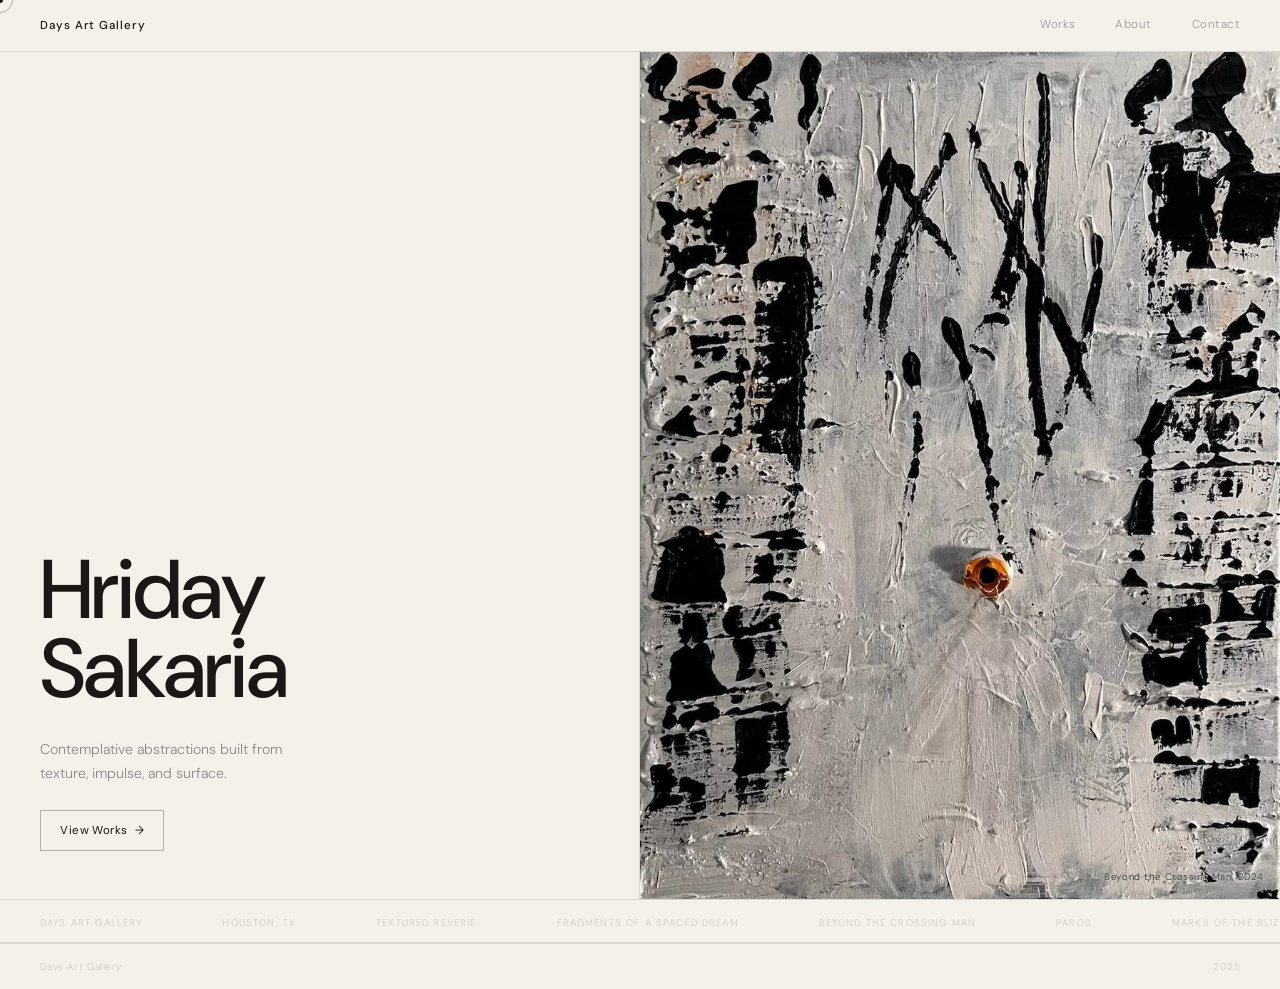
==== index.html @ 297856cc "Add files via upload" ====
<!DOCTYPE html>
<html lang="en">
<head>
<meta charset="UTF-8">
<meta name="viewport" content="width=device-width, initial-scale=1.0">
<title>Days Art Gallery</title>
<link rel="preconnect" href="https://fonts.googleapis.com">
<link rel="preconnect" href="https://fonts.gstatic.com" crossorigin>
<link href="https://fonts.googleapis.com/css2?family=DM+Sans:ital,opsz,wght@0,9..40,300;0,9..40,400;0,9..40,500;0,9..40,600&display=swap" rel="stylesheet">
<style>
*,*::before,*::after{margin:0;padding:0;box-sizing:border-box}
html{scroll-behavior:smooth}
body{background:#f4f1eb;color:#1a1714;font-family:"DM Sans",sans-serif;font-weight:300;min-height:100vh;overflow-x:hidden;cursor:none}
#cur{position:fixed;width:6px;height:6px;background:#1a1714;border-radius:50%;pointer-events:none;z-index:9999;transform:translate(-50%,-50%);top:0;left:0;transition:width .15s,height .15s}
#ring{position:fixed;width:26px;height:26px;border:1px solid rgba(26,23,20,0.3);border-radius:50%;pointer-events:none;z-index:9998;transform:translate(-50%,-50%);top:0;left:0;transition:width .3s,height .3s}
.hov #cur{width:3px;height:3px}
.hov #ring{width:42px;height:42px;border-color:#1a1714}
nav{position:fixed;top:0;left:0;right:0;z-index:200;display:flex;justify-content:space-between;align-items:center;height:52px;padding:0 2.5rem;background:#f4f1eb;border-bottom:1px solid rgba(26,23,20,0.12)}
.nlogo{font-size:0.72rem;font-weight:500;letter-spacing:0.08em;cursor:pointer;color:#1a1714}
.nlinks{display:flex;gap:2.5rem;list-style:none}
.nlinks li{font-size:0.72rem;font-weight:300;letter-spacing:0.04em;color:#999;cursor:pointer;transition:color .2s;position:relative;padding-bottom:2px}
.nlinks li::after{content:'';position:absolute;bottom:0;left:0;width:0;height:1px;background:#1a1714;transition:width .25s}
.nlinks li:hover{color:#1a1714}
.nlinks li.on{color:#1a1714}
.nlinks li.on::after{width:100%}
.pg{display:none;margin-top:52px}
.home-wrap{display:flex;flex-direction:column;min-height:calc(100vh - 52px)}
.home-hero{display:grid;grid-template-columns:1fr 1fr;height:calc(100vh - 52px);overflow:hidden;border-bottom:1px solid rgba(26,23,20,0.12)}
.hleft{display:flex;flex-direction:column;justify-content:flex-end;padding:3rem 2.5rem;border-right:1px solid rgba(26,23,20,0.12)}
.hh1{font-size:clamp(2.8rem,6.5vw,6rem);font-weight:500;line-height:0.95;letter-spacing:-0.02em;margin-bottom:1.8rem;color:#1a1714}
.hdesc{font-size:0.88rem;line-height:1.75;color:#888;font-weight:300;max-width:280px}
.hbtn{display:inline-flex;align-items:center;gap:0.6rem;font-size:0.72rem;font-weight:400;letter-spacing:0.04em;padding:0.75rem 1.2rem;border:1px solid rgba(26,23,20,0.3);cursor:pointer;background:transparent;transition:background .2s,color .2s,border-color .2s;margin-top:1.5rem;width:fit-content;color:#1a1714}
.hbtn:hover{background:#1a1714;color:#f4f1eb;border-color:#1a1714}
.hright{overflow:hidden;position:relative}
.hright img{width:100%;height:100%;object-fit:cover;display:block;animation:wipe .9s cubic-bezier(.77,0,.18,1) both}
.hcap{position:absolute;bottom:1rem;right:1rem;font-size:0.6rem;letter-spacing:0.06em;color:#f4f1eb;mix-blend-mode:difference}
.ticker-bar{overflow:hidden;white-space:nowrap;padding:0.65rem 0;border-bottom:1px solid rgba(26,23,20,0.12)}
.ticker{display:inline-block;animation:tick 28s linear infinite;font-size:0.6rem;letter-spacing:0.12em;color:#ccc;text-transform:uppercase}
.ticker s{text-decoration:none;margin:0 2.5rem}
.pbar{display:flex;justify-content:space-between;align-items:center;padding:1rem 2.5rem;border-bottom:1px solid rgba(26,23,20,0.12)}
.ptitle{font-size:0.72rem;font-weight:400;letter-spacing:0.06em;color:#1a1714}
.psub{font-size:0.65rem;letter-spacing:0.04em;color:#bbb}
.wgrid{display:flex;align-items:flex-start;gap:2.5rem;padding:2.5rem 2.5rem 3.5rem;border-bottom:1px solid rgba(26,23,20,0.12)}
.wcol-a{flex:0 0 28%;display:flex;flex-direction:column;gap:2.8rem}
.wcol-b{flex:0 0 43%;display:flex;flex-direction:column;gap:2.8rem}
.wcol-c{flex:1;display:flex;flex-direction:column;gap:2.8rem}
.wc{cursor:pointer;position:relative}
.wc img{width:100%;height:auto;display:block;transition:opacity .35s ease}
.wc:hover img{opacity:0.82}
.wc-meta{padding:0.6rem 0 0}
.wc-title{font-size:0.8rem;font-weight:400;display:block;margin-bottom:0.15rem;color:#1a1714}
.wc-sub{font-size:0.65rem;color:#aaa;letter-spacing:0.02em}
.dtop{display:flex;justify-content:space-between;align-items:center;padding:0.9rem 2.5rem;border-bottom:1px solid rgba(26,23,20,0.12)}
.dback{font-size:0.7rem;letter-spacing:0.04em;cursor:pointer;background:none;border:none;color:#aaa;transition:color .2s;display:flex;align-items:center;gap:0.4rem;font-family:"DM Sans",sans-serif;font-weight:300}
.dback:hover{color:#1a1714}
.dcnt{font-size:0.65rem;letter-spacing:0.04em;color:#ccc}
.dbody{display:grid;grid-template-columns:1fr 1fr}
.dimgp{border-right:1px solid rgba(26,23,20,0.12);position:sticky;top:52px;height:calc(100vh - 52px);display:flex;align-items:center;justify-content:center;padding:2.5rem;background:#ede9e2;overflow:hidden}
.dimgp img{max-height:80vh;max-width:100%;width:auto;display:block}
.dinfo{padding:3rem 2.5rem}
.dnum{font-size:0.62rem;letter-spacing:0.06em;color:#ccc;display:block;margin-bottom:1.5rem}
.dh2{font-size:clamp(1.4rem,2.5vw,2.2rem);font-weight:500;line-height:1.1;margin-bottom:0.4rem}
.dmeta{font-size:0.62rem;letter-spacing:0.04em;color:#bbb;display:block;padding-bottom:1.5rem;margin-bottom:1.5rem;border-bottom:1px solid rgba(26,23,20,0.1)}
.ddesc{font-size:0.9rem;line-height:1.9;color:#666;font-weight:300}
.dbtns{margin-top:2.5rem;display:flex;gap:0.7rem;flex-wrap:wrap}
.btnp{font-size:0.68rem;letter-spacing:0.04em;color:#f4f1eb;background:#1a1714;padding:0.7rem 1.1rem;text-decoration:none;border:1px solid #1a1714;transition:opacity .2s}
.btnp:hover{opacity:0.7}
.btns{font-size:0.68rem;letter-spacing:0.04em;cursor:pointer;background:none;border:1px solid rgba(26,23,20,0.25);padding:0.7rem 0.9rem;transition:background .2s,color .2s;font-family:"DM Sans",sans-serif;font-weight:300}
.btns:hover{background:#1a1714;color:#f4f1eb;border-color:#1a1714}
.agrid{display:grid;grid-template-columns:1fr 1fr;border-bottom:1px solid rgba(26,23,20,0.12)}
.aleft{padding:3.5rem 2.5rem;border-right:1px solid rgba(26,23,20,0.12)}
.aname{font-size:clamp(2.5rem,5vw,4rem);font-weight:500;line-height:0.95;margin-bottom:2.5rem;letter-spacing:-0.015em}
.ap{font-size:0.9rem;line-height:1.9;color:#666;font-weight:300;margin-bottom:1.3rem}
.aimg img{width:100%;height:100%;object-fit:cover;display:block}
.facts{display:grid;grid-template-columns:repeat(3,1fr)}
.fact{padding:1.5rem 2.5rem;border-right:1px solid rgba(26,23,20,0.12);border-bottom:1px solid rgba(26,23,20,0.12)}
.fact:last-child{border-right:none}
.flbl{font-size:0.6rem;letter-spacing:0.08em;text-transform:uppercase;color:#bbb;margin-bottom:0.4rem}
.fval{font-size:1.6rem;font-weight:500}
.cbig{padding:3rem 2.5rem;border-bottom:1px solid rgba(26,23,20,0.12)}
.cbig-h{font-size:clamp(3rem,10vw,8rem);font-weight:600;line-height:0.9;letter-spacing:-0.025em;color:#1a1714}
.csecs{display:grid;grid-template-columns:repeat(3,1fr);border-bottom:1px solid rgba(26,23,20,0.12)}
.csec{padding:2.5rem}
.csec+.csec{border-left:1px solid rgba(26,23,20,0.12)}
.csec-lbl{font-size:0.6rem;font-weight:500;letter-spacing:0.1em;text-transform:uppercase;margin-bottom:1rem;display:block;color:#aaa}
.csec-val{font-size:1.05rem;font-weight:300;line-height:1.7;color:#333}
.csec-val a{color:#333;text-decoration:none;transition:opacity .2s}
.csec-val a:hover{opacity:0.5}
.closing-img{overflow:hidden;border-top:1px solid rgba(26,23,20,0.12)}
.closing-img img{width:100%;height:auto;display:block}
footer{display:flex;justify-content:space-between;padding:1rem 2.5rem;border-top:1px solid rgba(26,23,20,0.1)}
footer p{font-size:0.62rem;letter-spacing:0.04em;color:#ccc}
.fi{opacity:0;transform:translateY(10px);transition:opacity .65s ease,transform .65s ease}
.fi.in{opacity:1;transform:none}
.fil{opacity:0;transform:translateX(-10px);transition:opacity .65s ease,transform .65s ease}
.fil.in{opacity:1;transform:none}
@keyframes wipe{from{clip-path:inset(0 100% 0 0)}to{clip-path:inset(0 0% 0 0)}}
@keyframes tick{from{transform:translateX(0)}to{transform:translateX(-50%)}}
@media(max-width:900px){
  nav{padding:0 1.5rem}
  .home-hero,.dbody,.agrid{grid-template-columns:1fr}
  .hright{height:55vw}
  .wgrid{flex-wrap:wrap;gap:2rem;padding:2rem}
  .wcol-a,.wcol-b,.wcol-c{flex:0 0 calc(50% - 1rem)}
  .dimgp{position:static;height:55vw}
  .aimg{height:60vw}
  .facts,.csecs{grid-template-columns:1fr 1fr}
  .fact:last-child{grid-column:span 2;border-right:none}
  .csec:nth-child(3){border-left:none;border-top:1px solid rgba(26,23,20,0.12);grid-column:span 2}
}
@media(max-width:540px){
  .nlinks{gap:1.5rem}
  .wgrid{flex-direction:column}
  .wcol-a,.wcol-b,.wcol-c{flex:0 0 100%}
  .csecs{grid-template-columns:1fr}
  .csec+.csec{border-left:none;border-top:1px solid rgba(26,23,20,0.12)}
}
</style>
</head>
<body>
<div id="cur"></div>
<div id="ring"></div>
<nav>
  <span class="nlogo" onclick="go('home')">Days Art Gallery</span>
  <ul class="nlinks">
    <li id="nl-works" onclick="go('works')">Works</li>
    <li id="nl-about" onclick="go('about')">About</li>
    <li id="nl-contact" onclick="go('contact')">Contact</li>
  </ul>
</nav>

<div id="pg-home" class="pg">
  <div class="home-wrap">
    <div class="home-hero">
      <div class="hleft">
        <h1 class="hh1">Hriday<br>Sakaria</h1>
        <div>
          <p class="hdesc">Contemplative abstractions built from texture, impulse, and surface.</p>
          <span class="hbtn" onclick="go('works')">View Works &nbsp;&#8594;</span>
        </div>
      </div>
      <div class="hright">
        <img src="[data-uri]" alt="Beyond the Crossing Man">
        <span class="hcap">Beyond the Crossing Man, 2024</span>
      </div>
    </div>
    <div class="ticker-bar">
      <div class="ticker"><s>Days Art Gallery</s><s>Houston, TX</s><s>Textured Reverie</s><s>Fragments of a Spaced Dream</s><s>Beyond the Crossing Man</s><s>Paros</s><s>Marks of the Blizzard</s><s>Days Art Gallery</s><s>Houston, TX</s><s>Textured Reverie</s><s>Fragments of a Spaced Dream</s><s>Beyond the Crossing Man</s><s>Paros</s><s>Marks of the Blizzard</s></div>
    </div>
    <footer><p>Days Art Gallery</p><p>2025</p></footer>
  </div>
</div>

<div id="pg-works" class="pg">
  <div class="pbar"><span class="ptitle">Works</span><span class="psub">5 pieces</span></div>
    <div class="wgrid">

    <div class="wcol-a">
      <div class="wc fi" onclick="openWork(0)">
        <img src="[data-uri]" alt="Textured Reverie">
        <div class="wc-meta">
          <span class="wc-title">Textured Reverie</span>
          <span class="wc-sub">2023</span>
        </div>
      </div>
      <div class="wc fi" style="transition-delay:.12s" onclick="openWork(4)">
        <img src="[data-uri]" alt="Marks of the Blizzard">
        <div class="wc-meta">
          <span class="wc-title">Marks of the Blizzard</span>
          <span class="wc-sub">2024</span>
        </div>
      </div>
    </div>

    <div class="wcol-b">
      <div class="wc fi" style="transition-delay:.05s" onclick="openWork(3)">
        <img src="[data-uri]" alt="Paros">
        <div class="wc-meta">
          <span class="wc-title">Paros</span>
          <span class="wc-sub">2025</span>
        </div>
      </div>
    </div>

    <div class="wcol-c">
      <div class="wc fi" style="transition-delay:.1s" onclick="openWork(2)">
        <img src="[data-uri]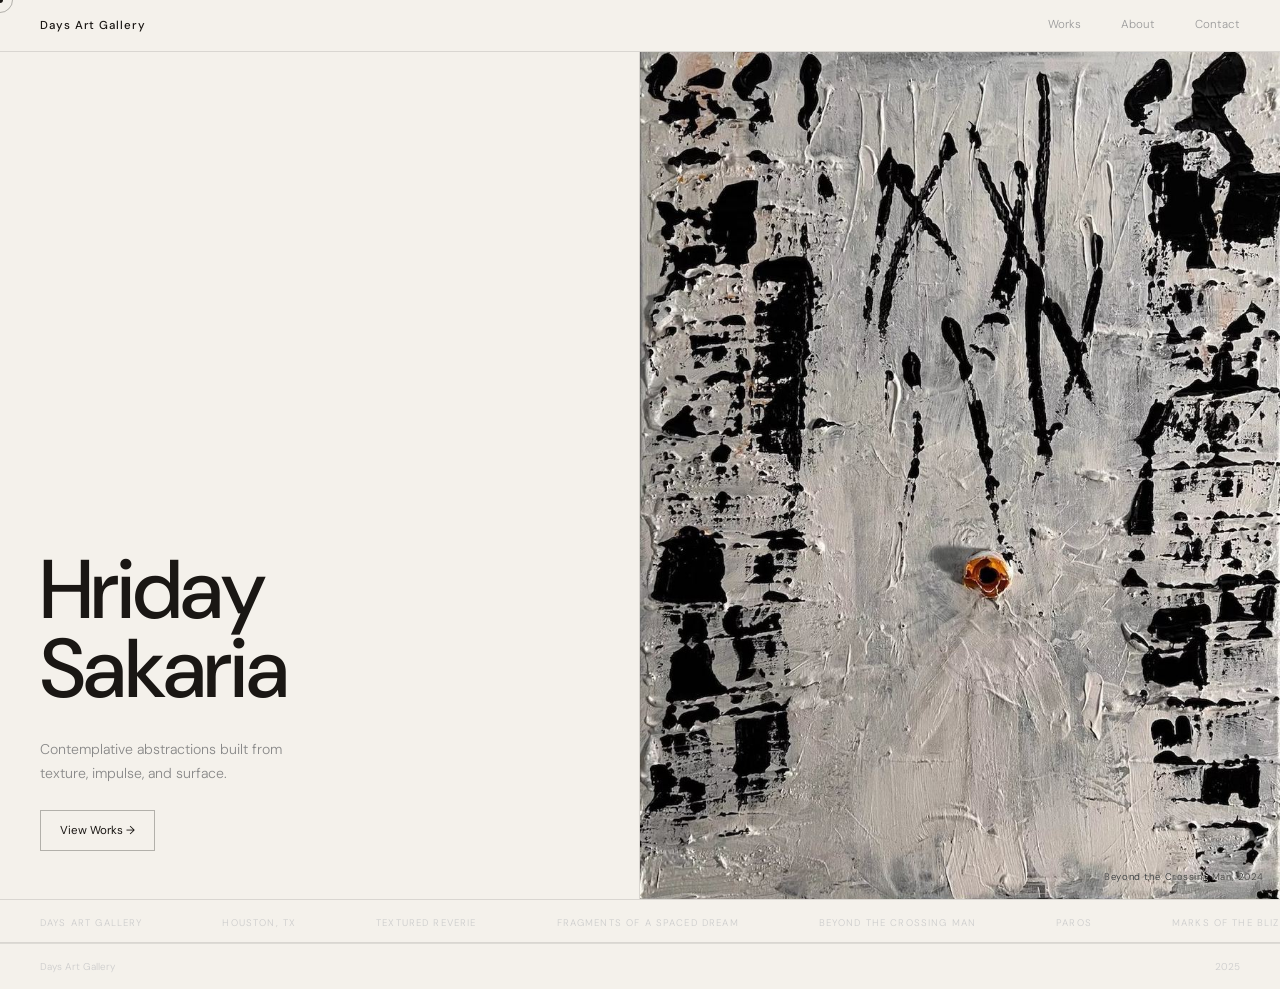
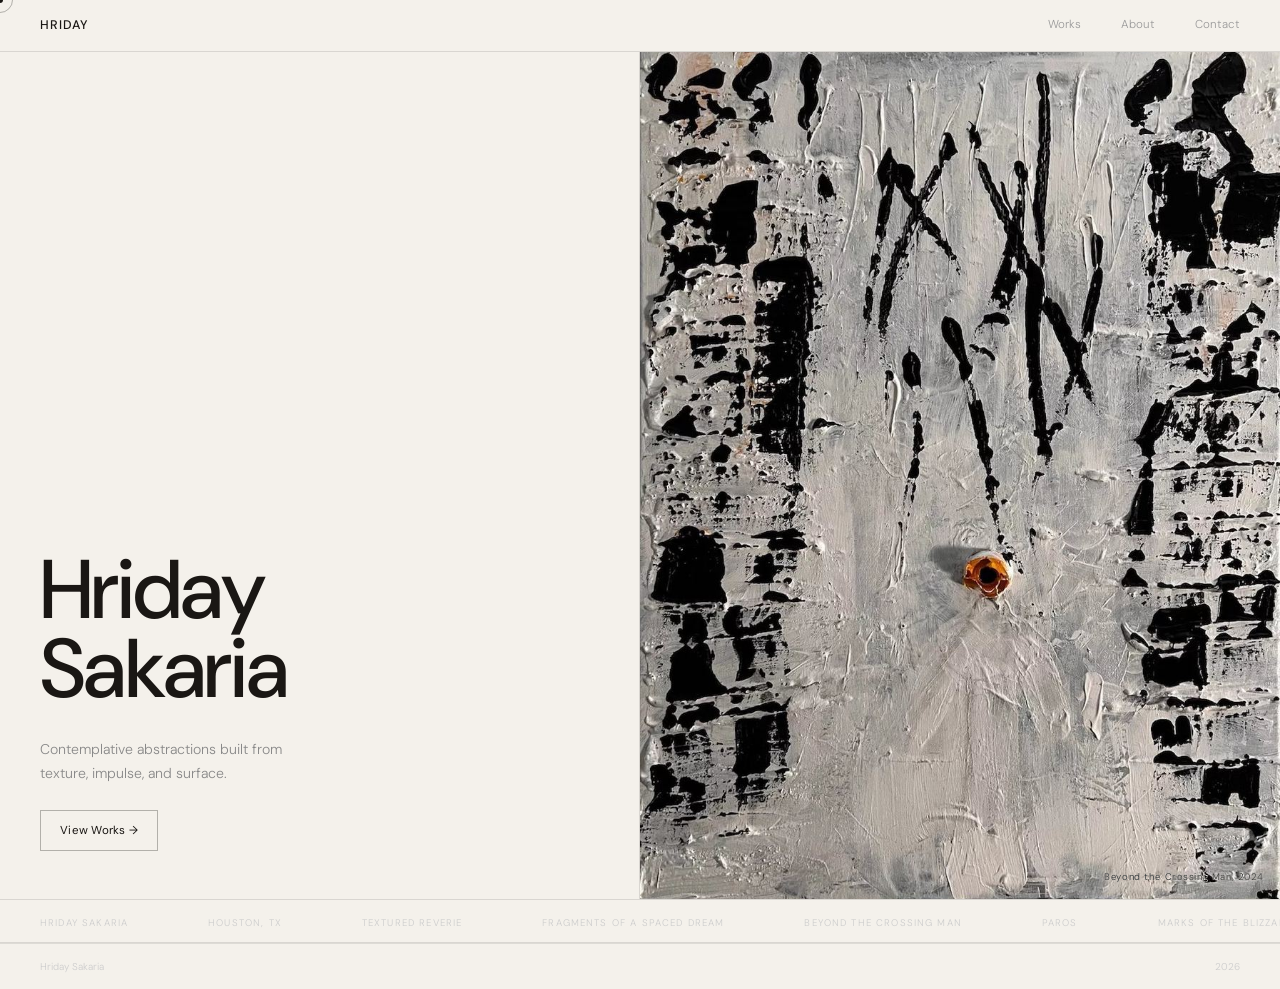
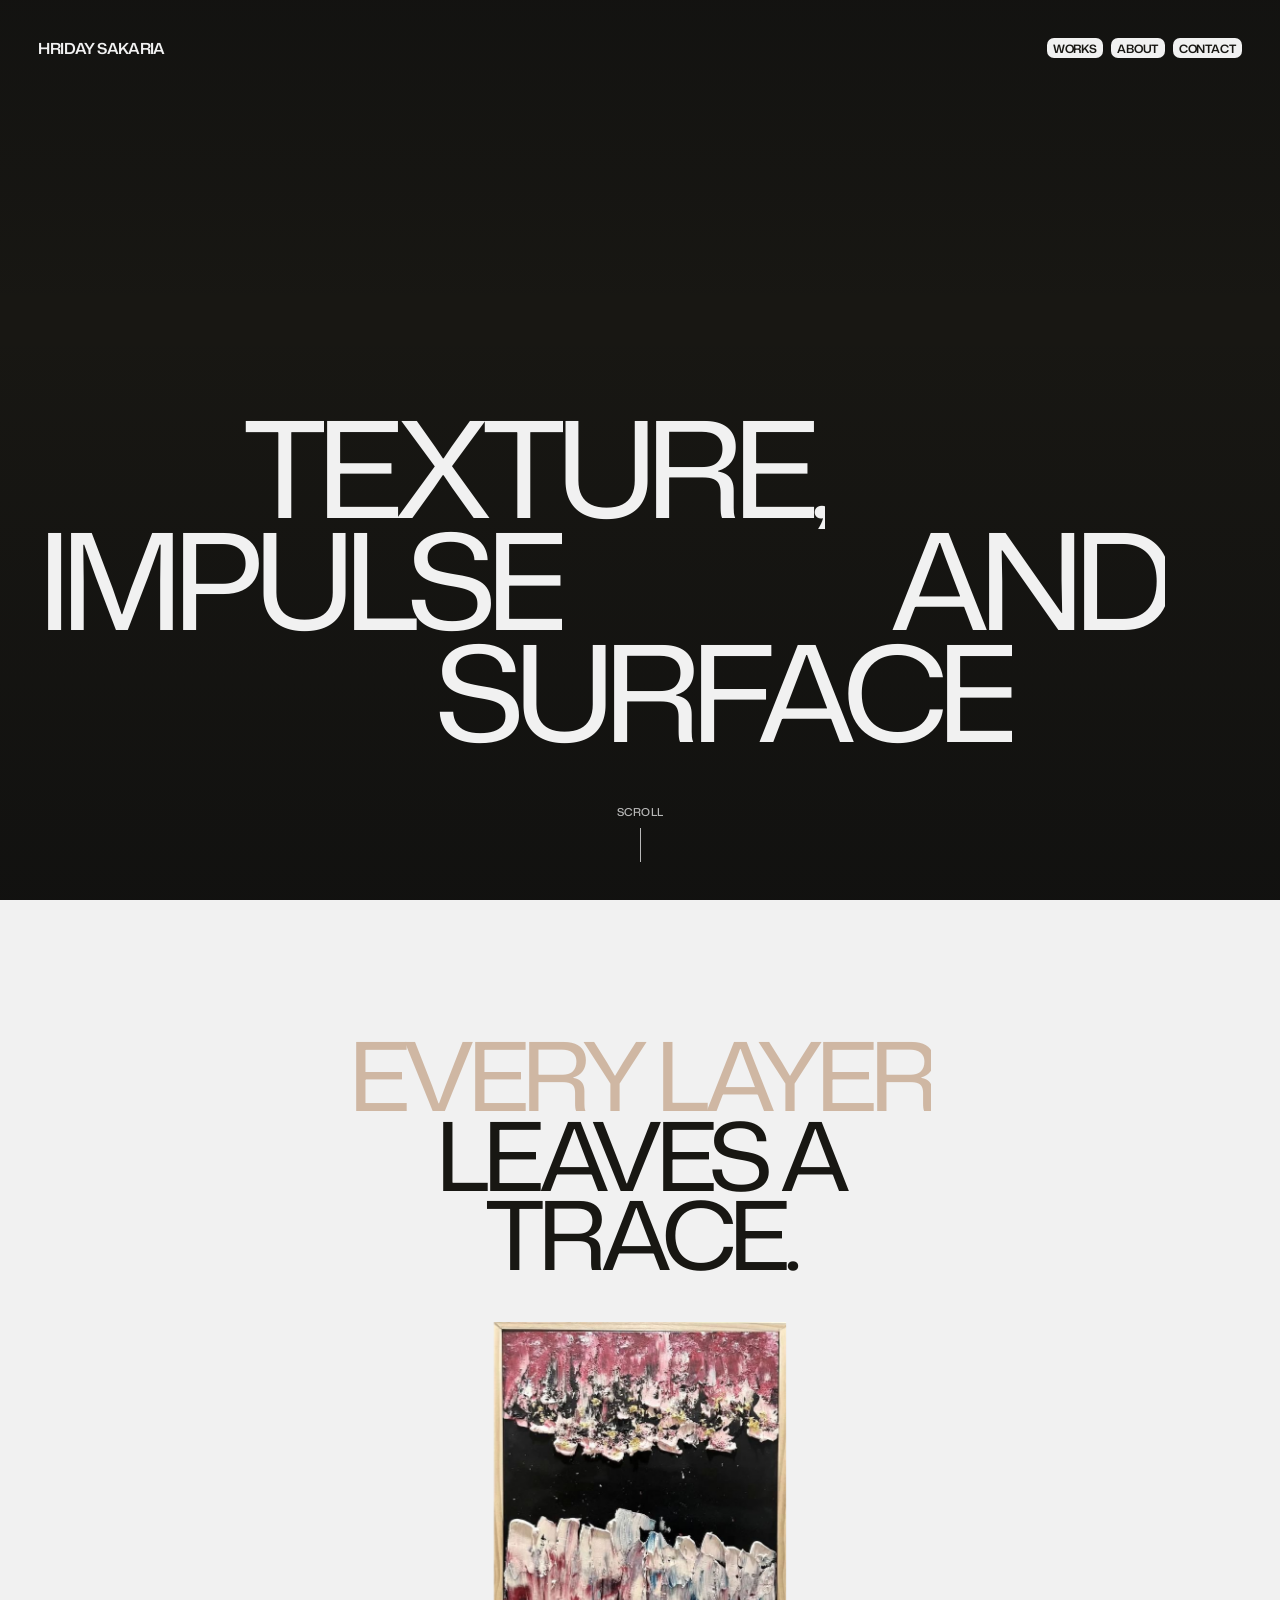
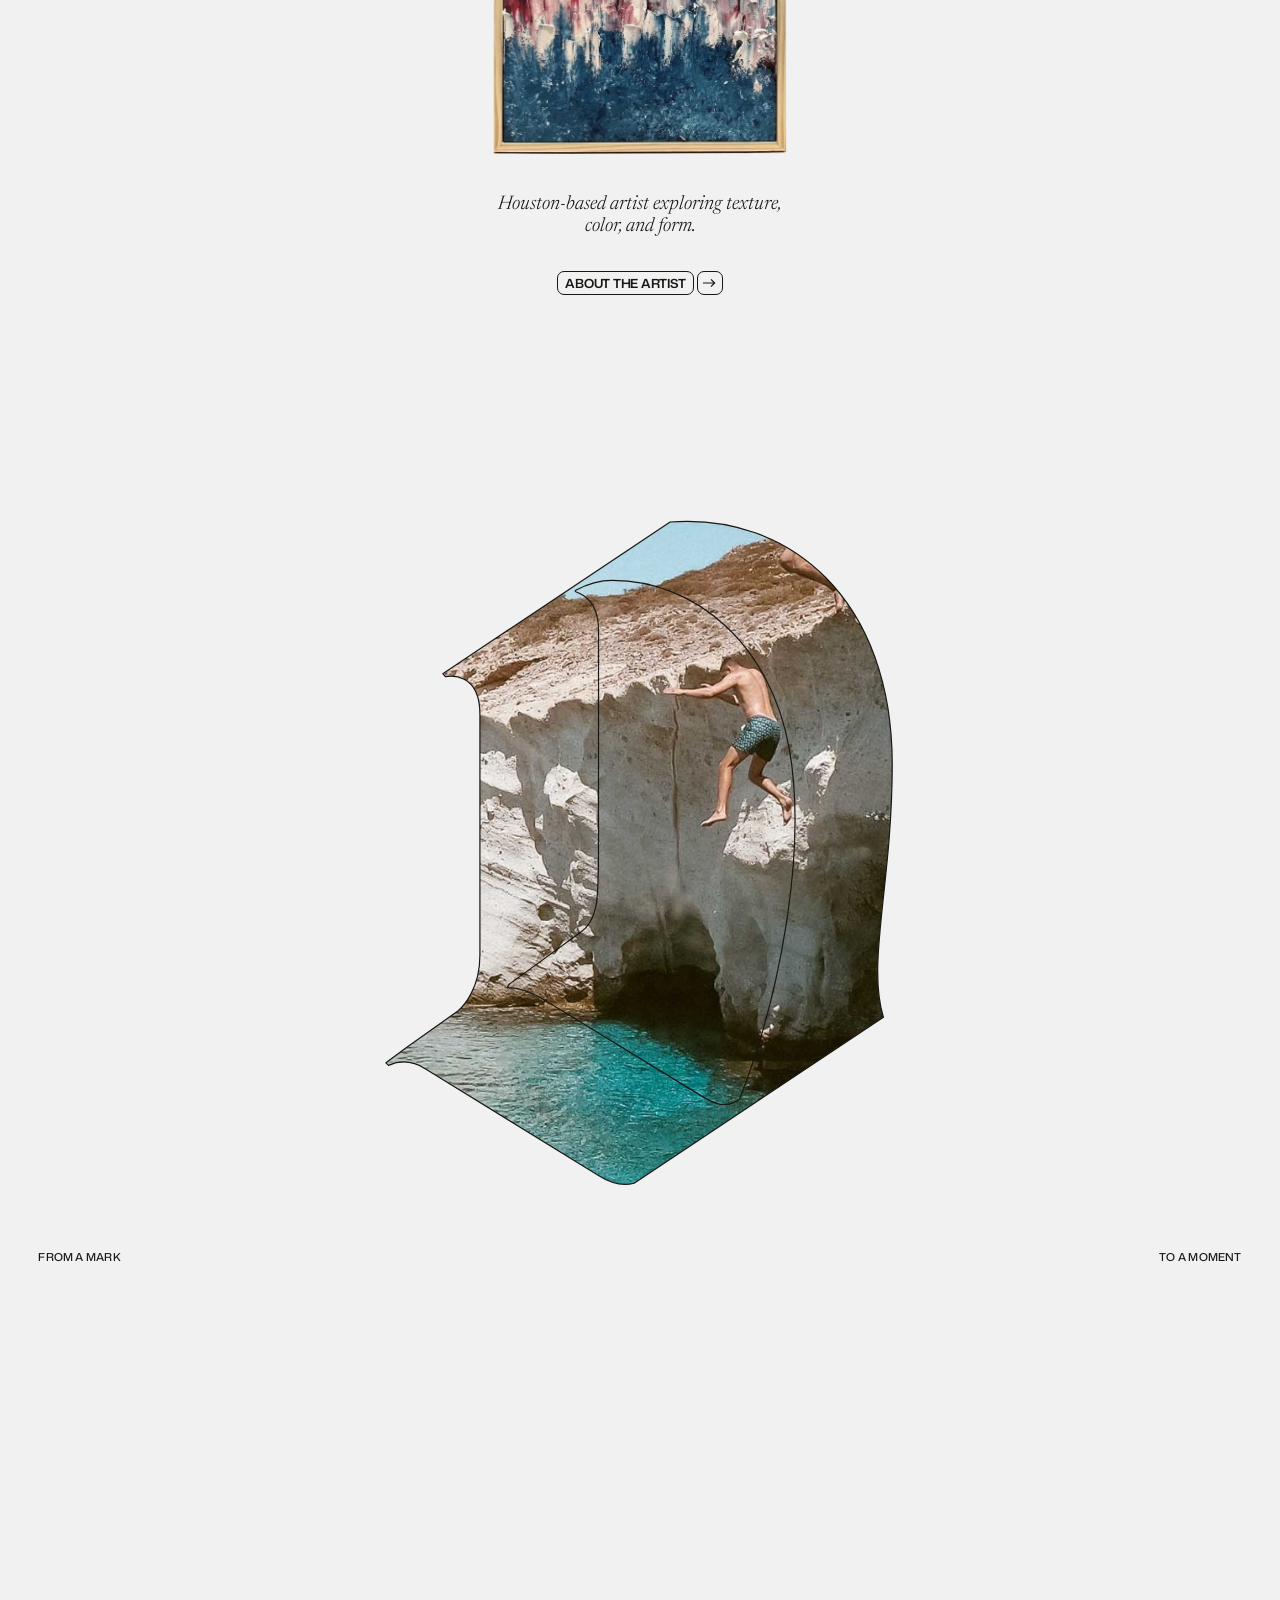
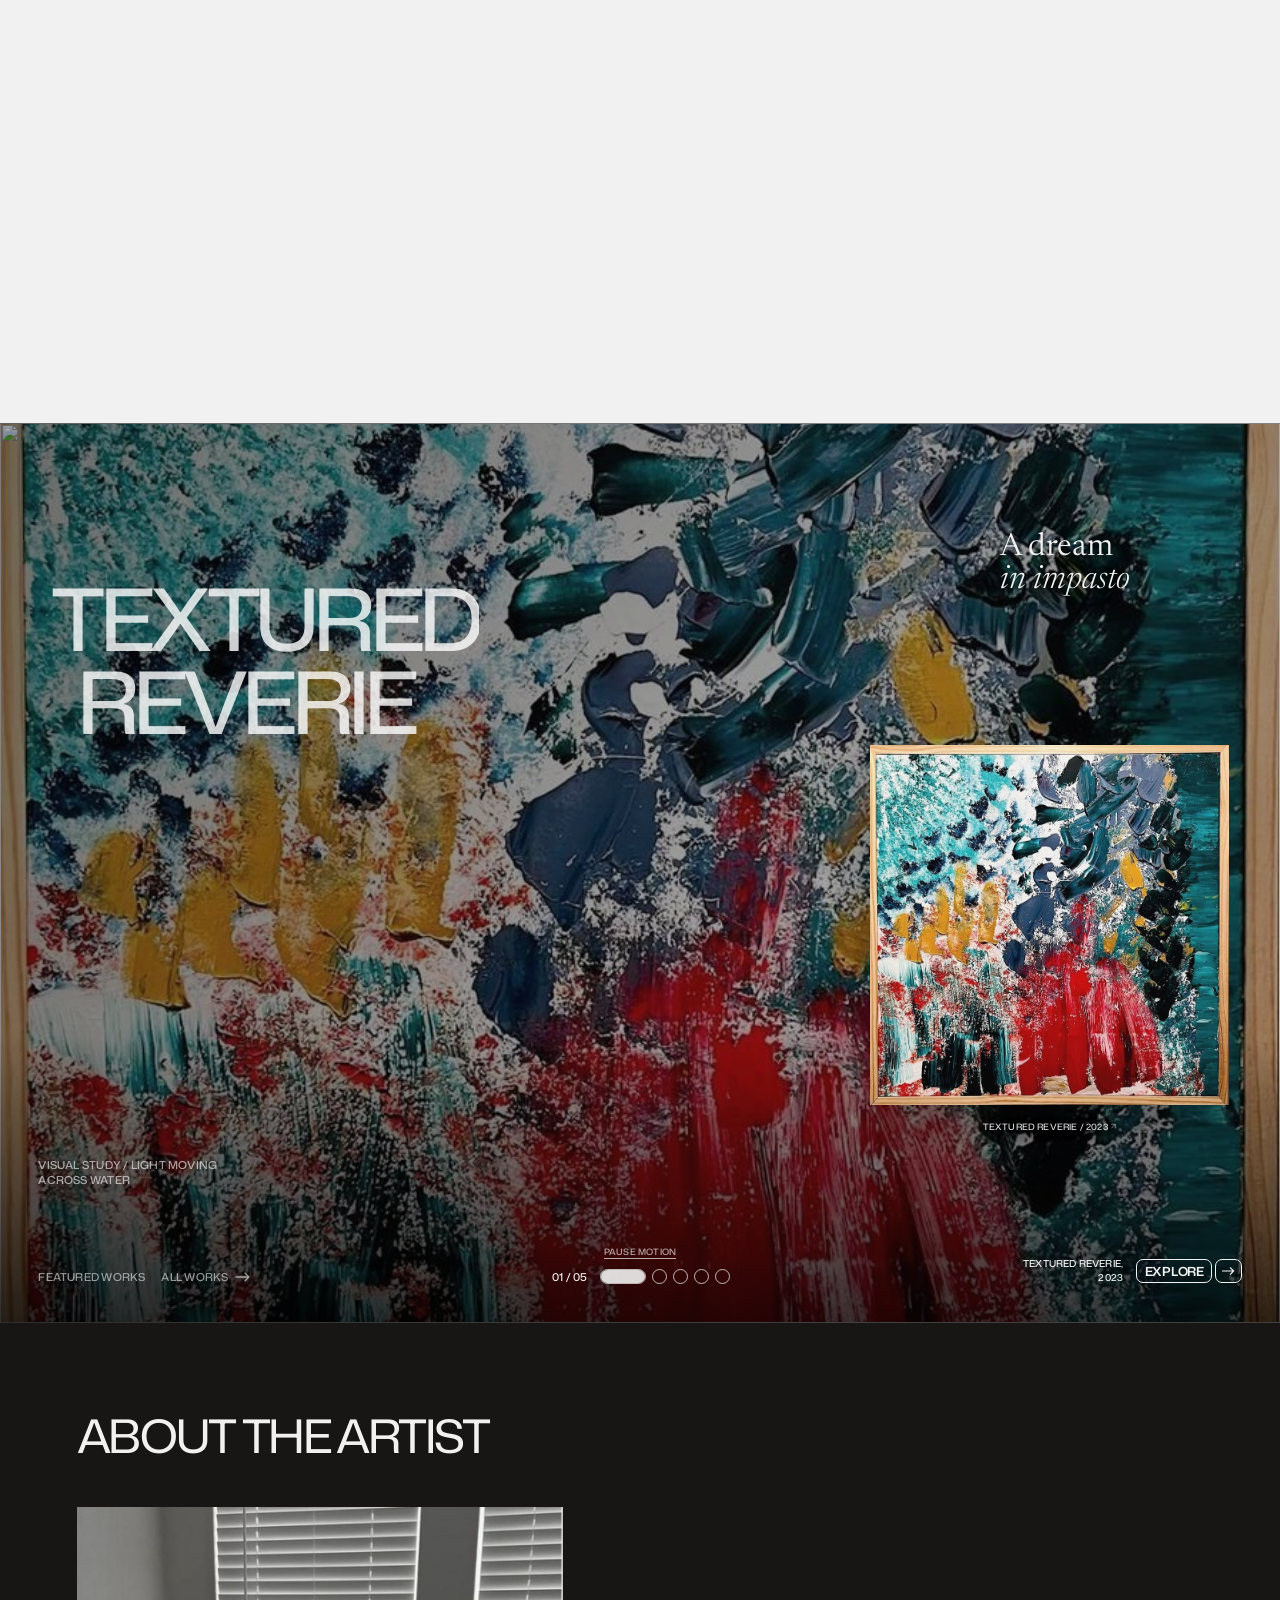
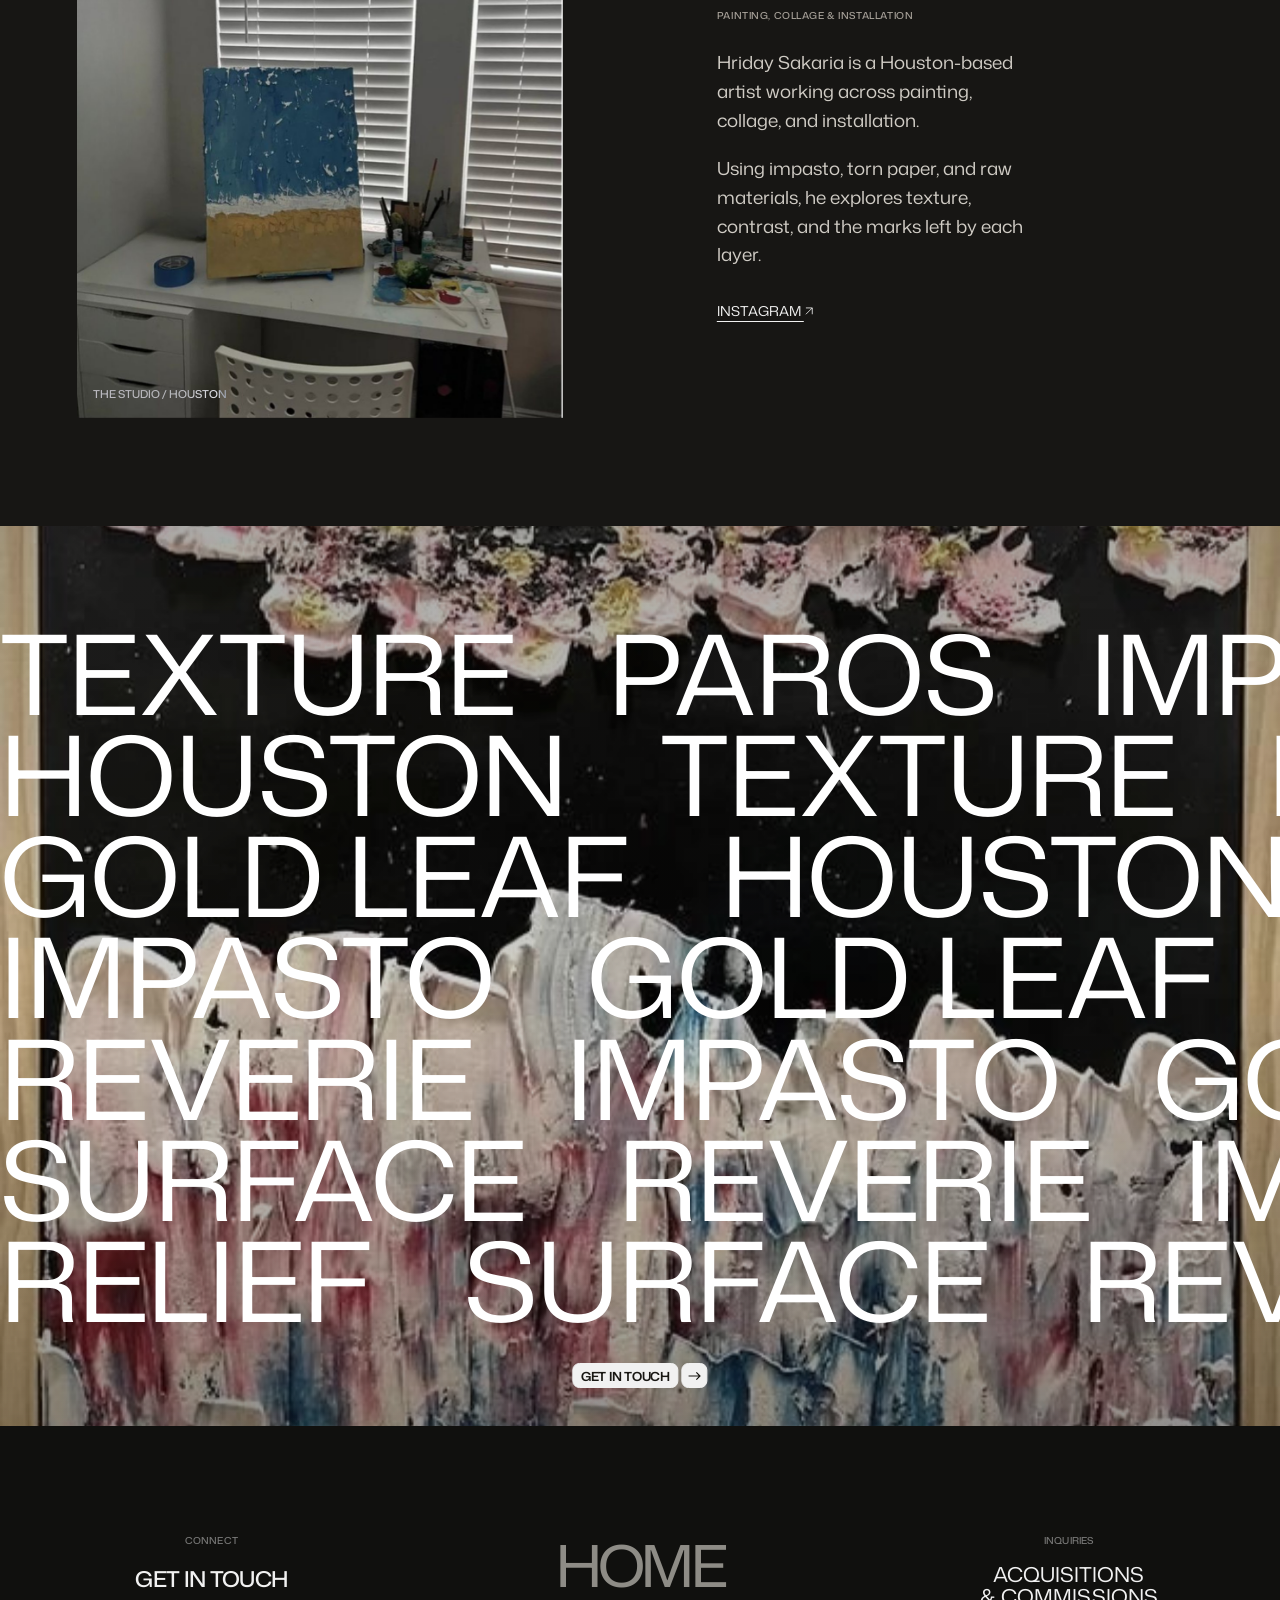
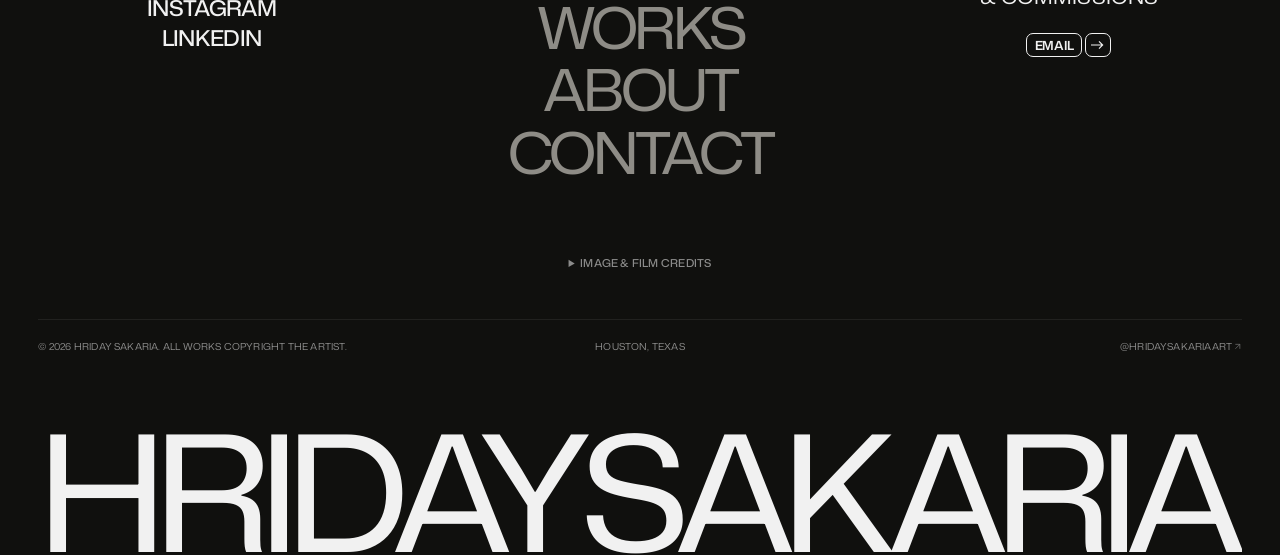
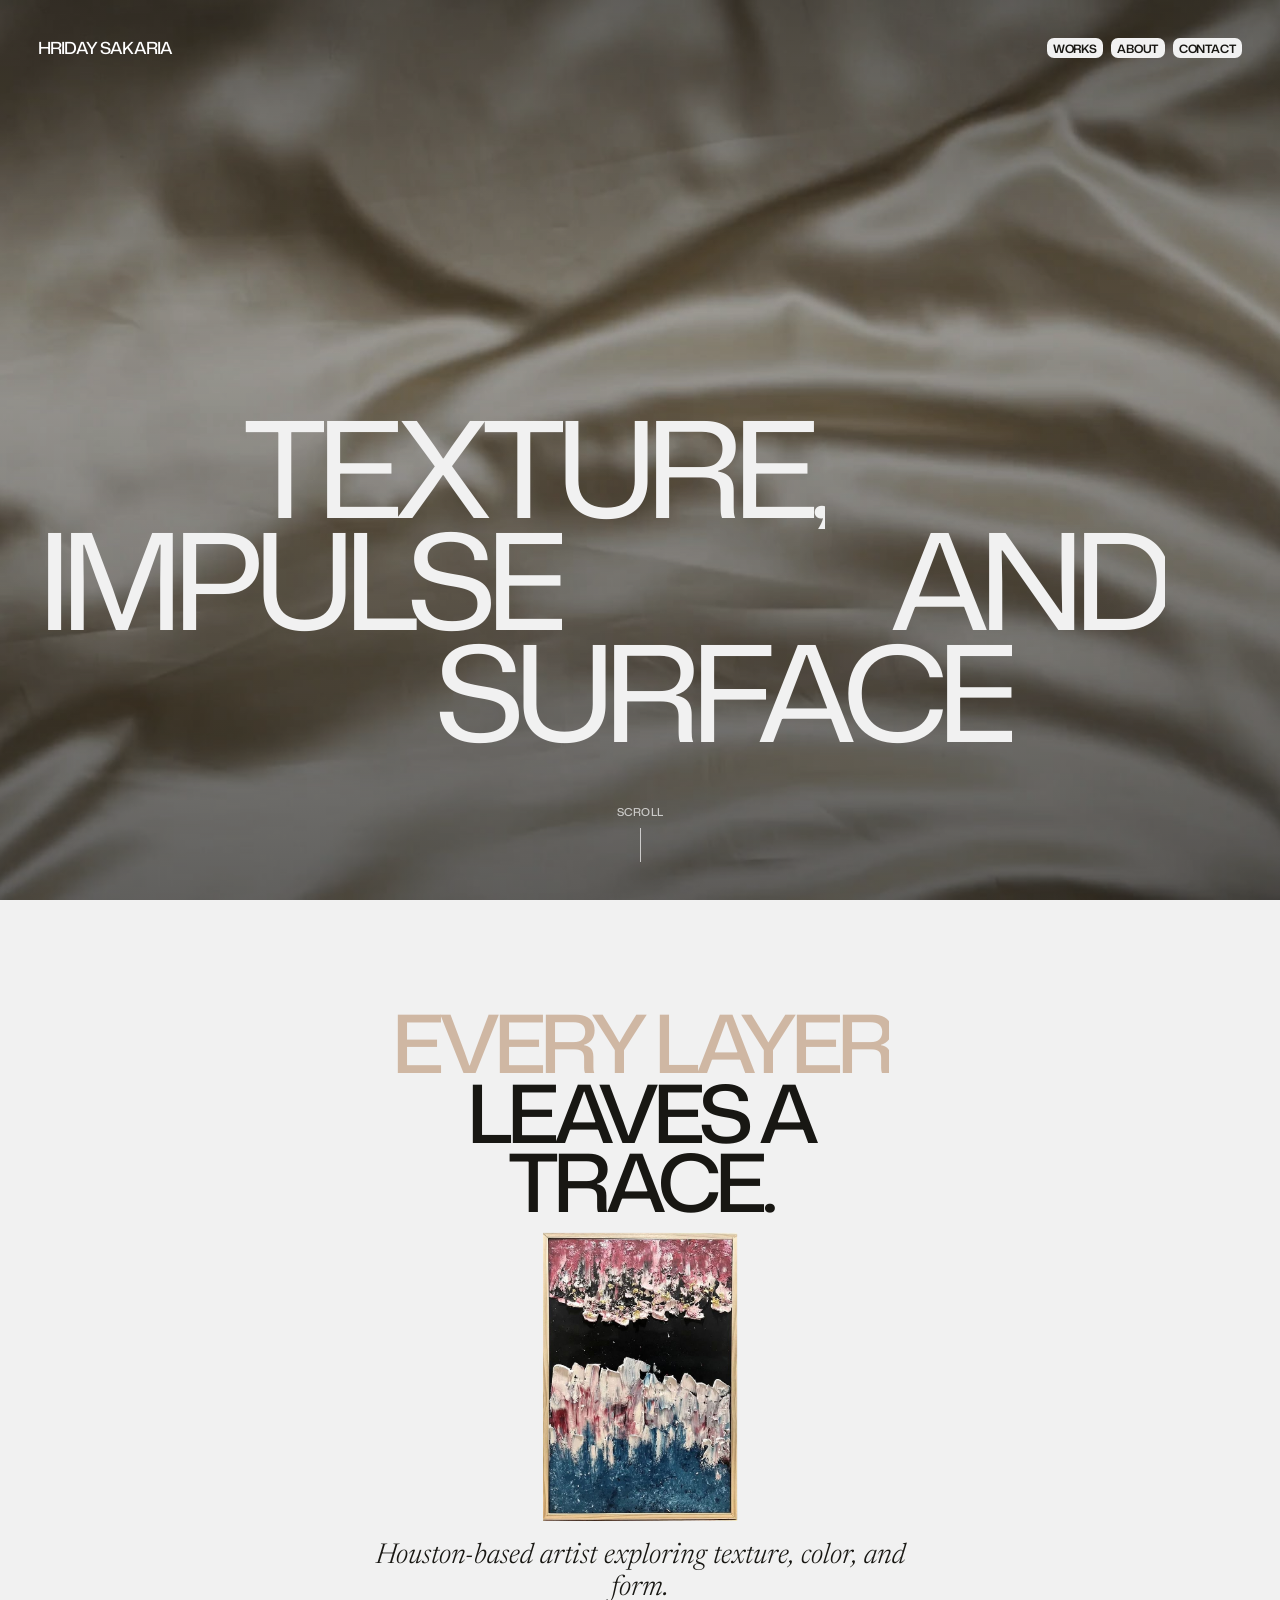
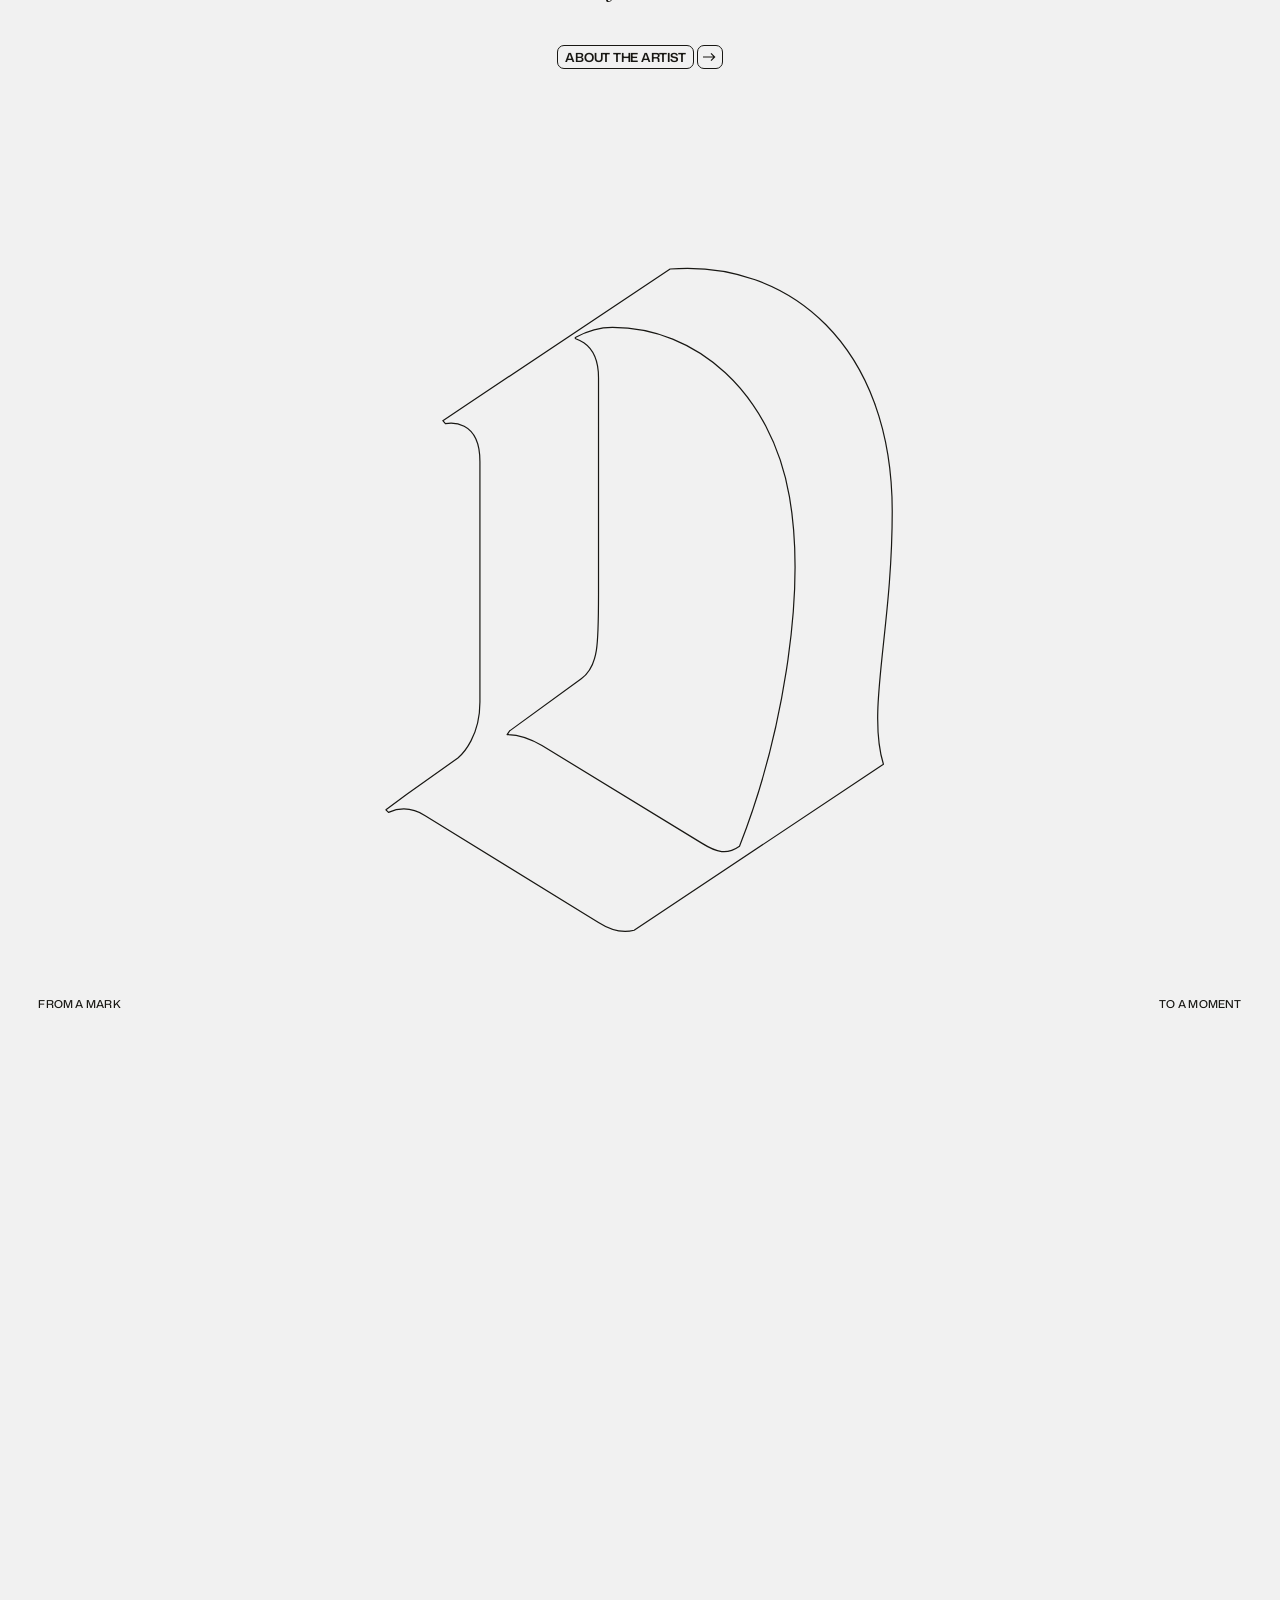
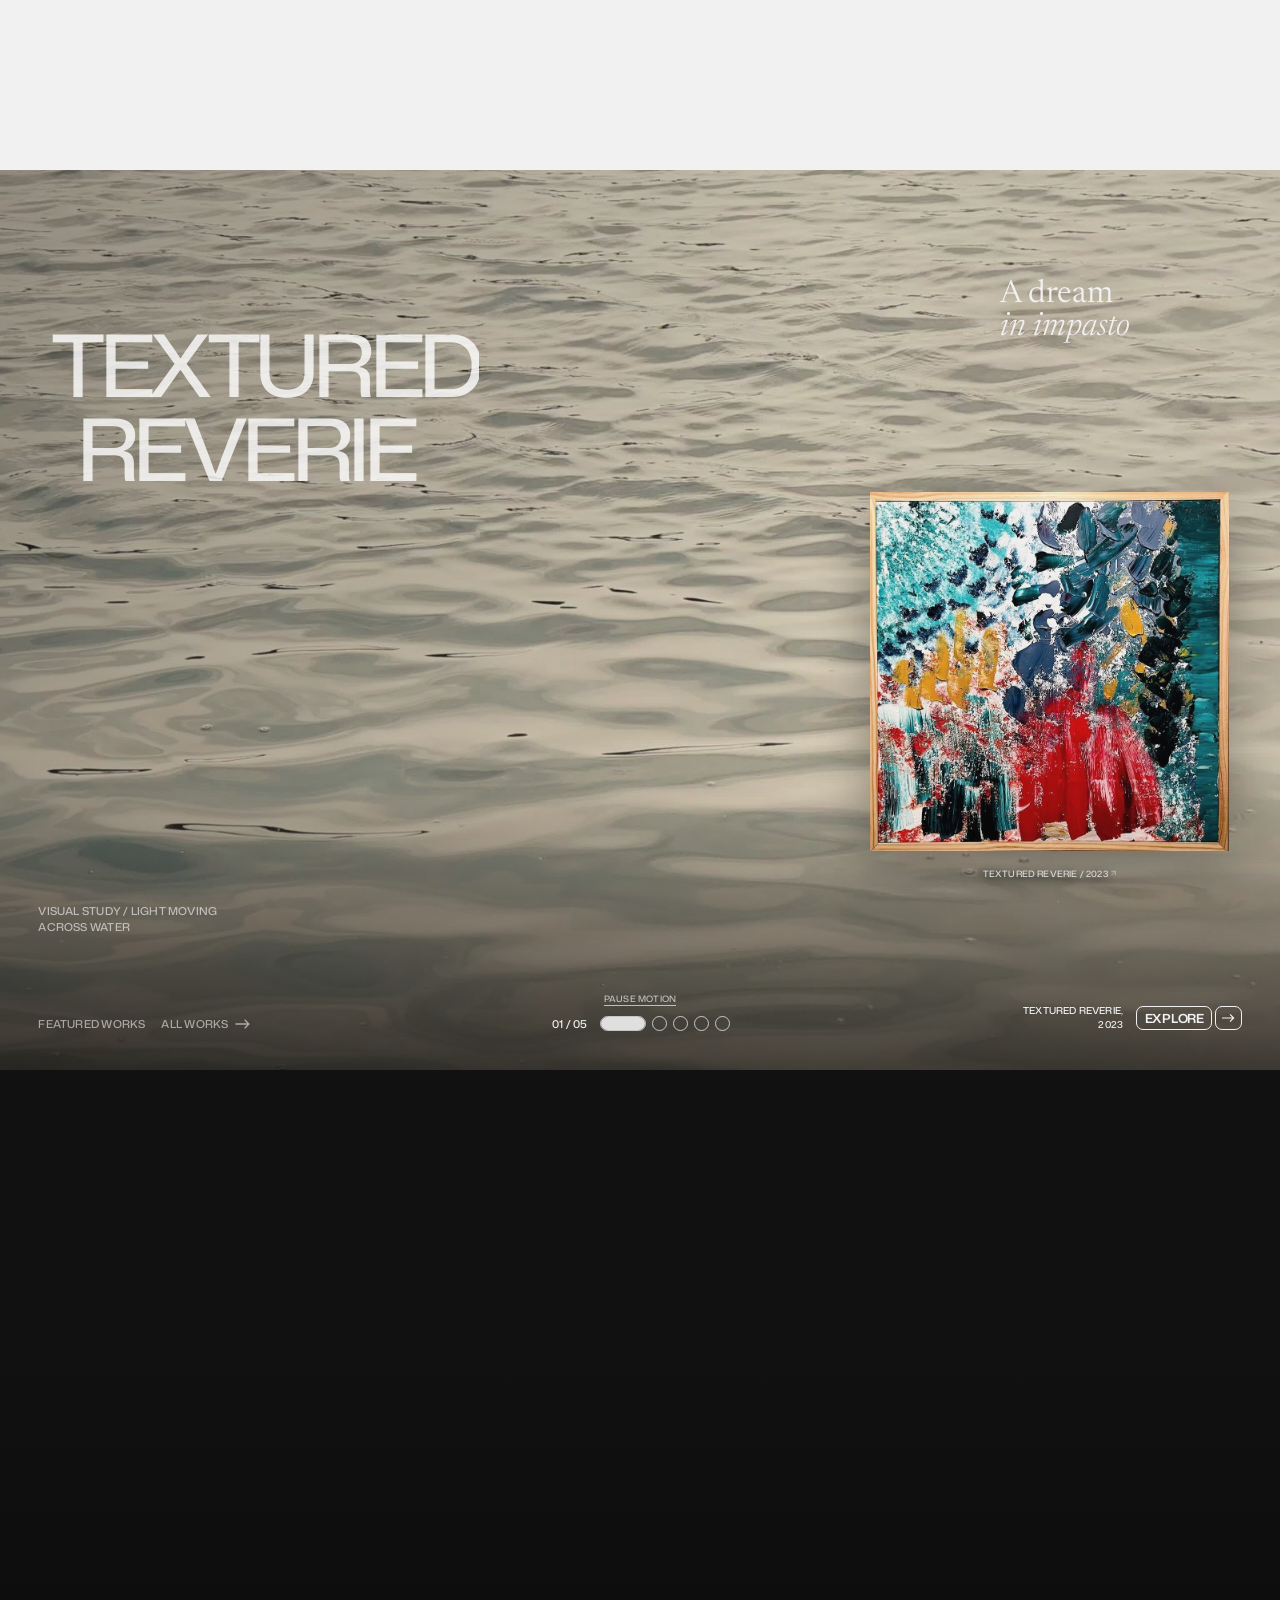
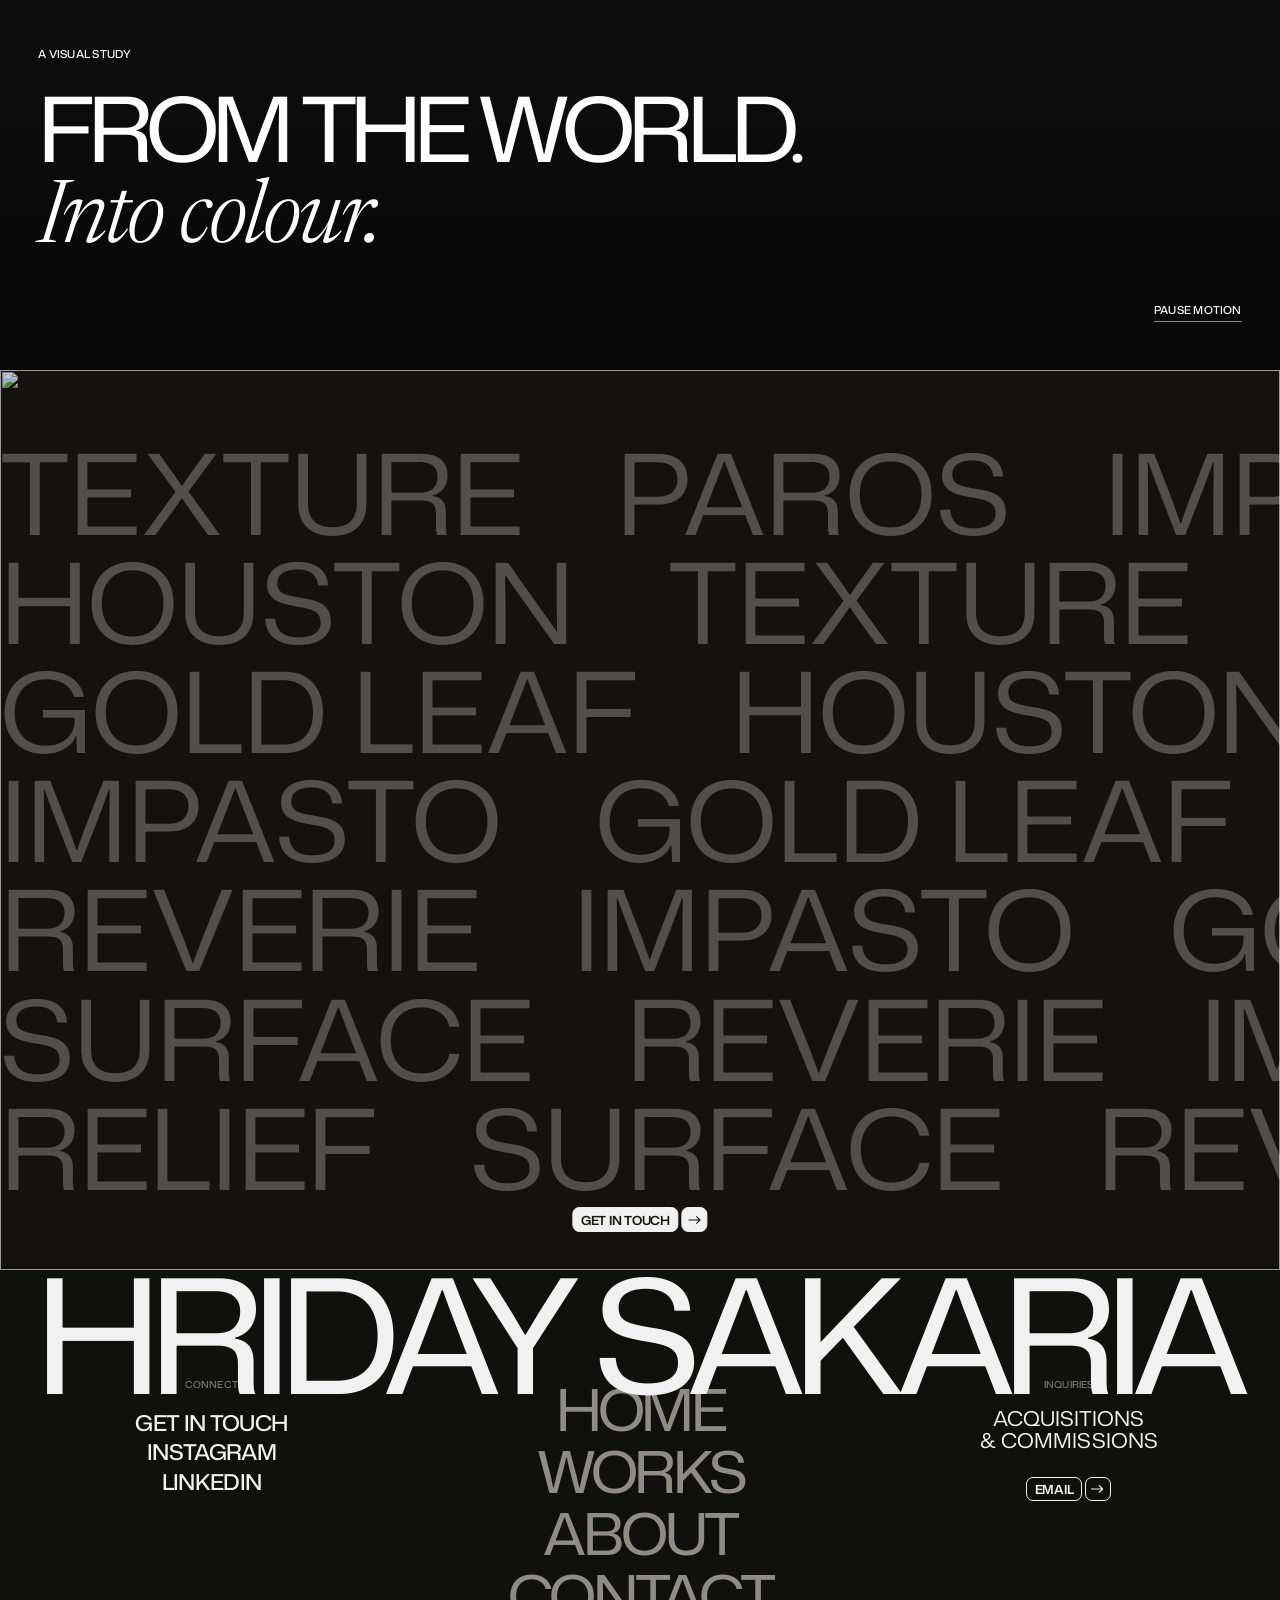
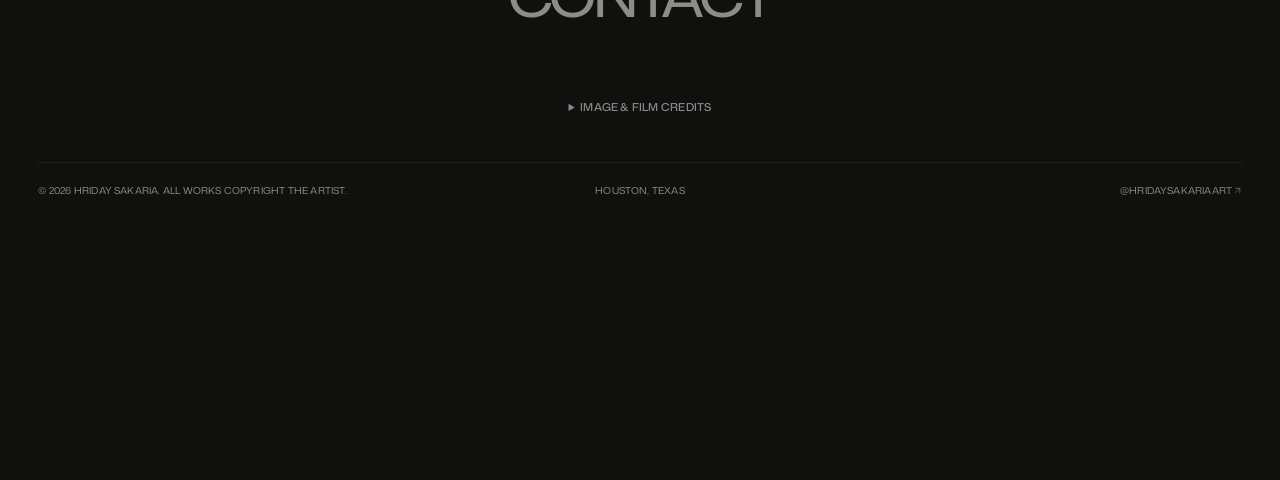
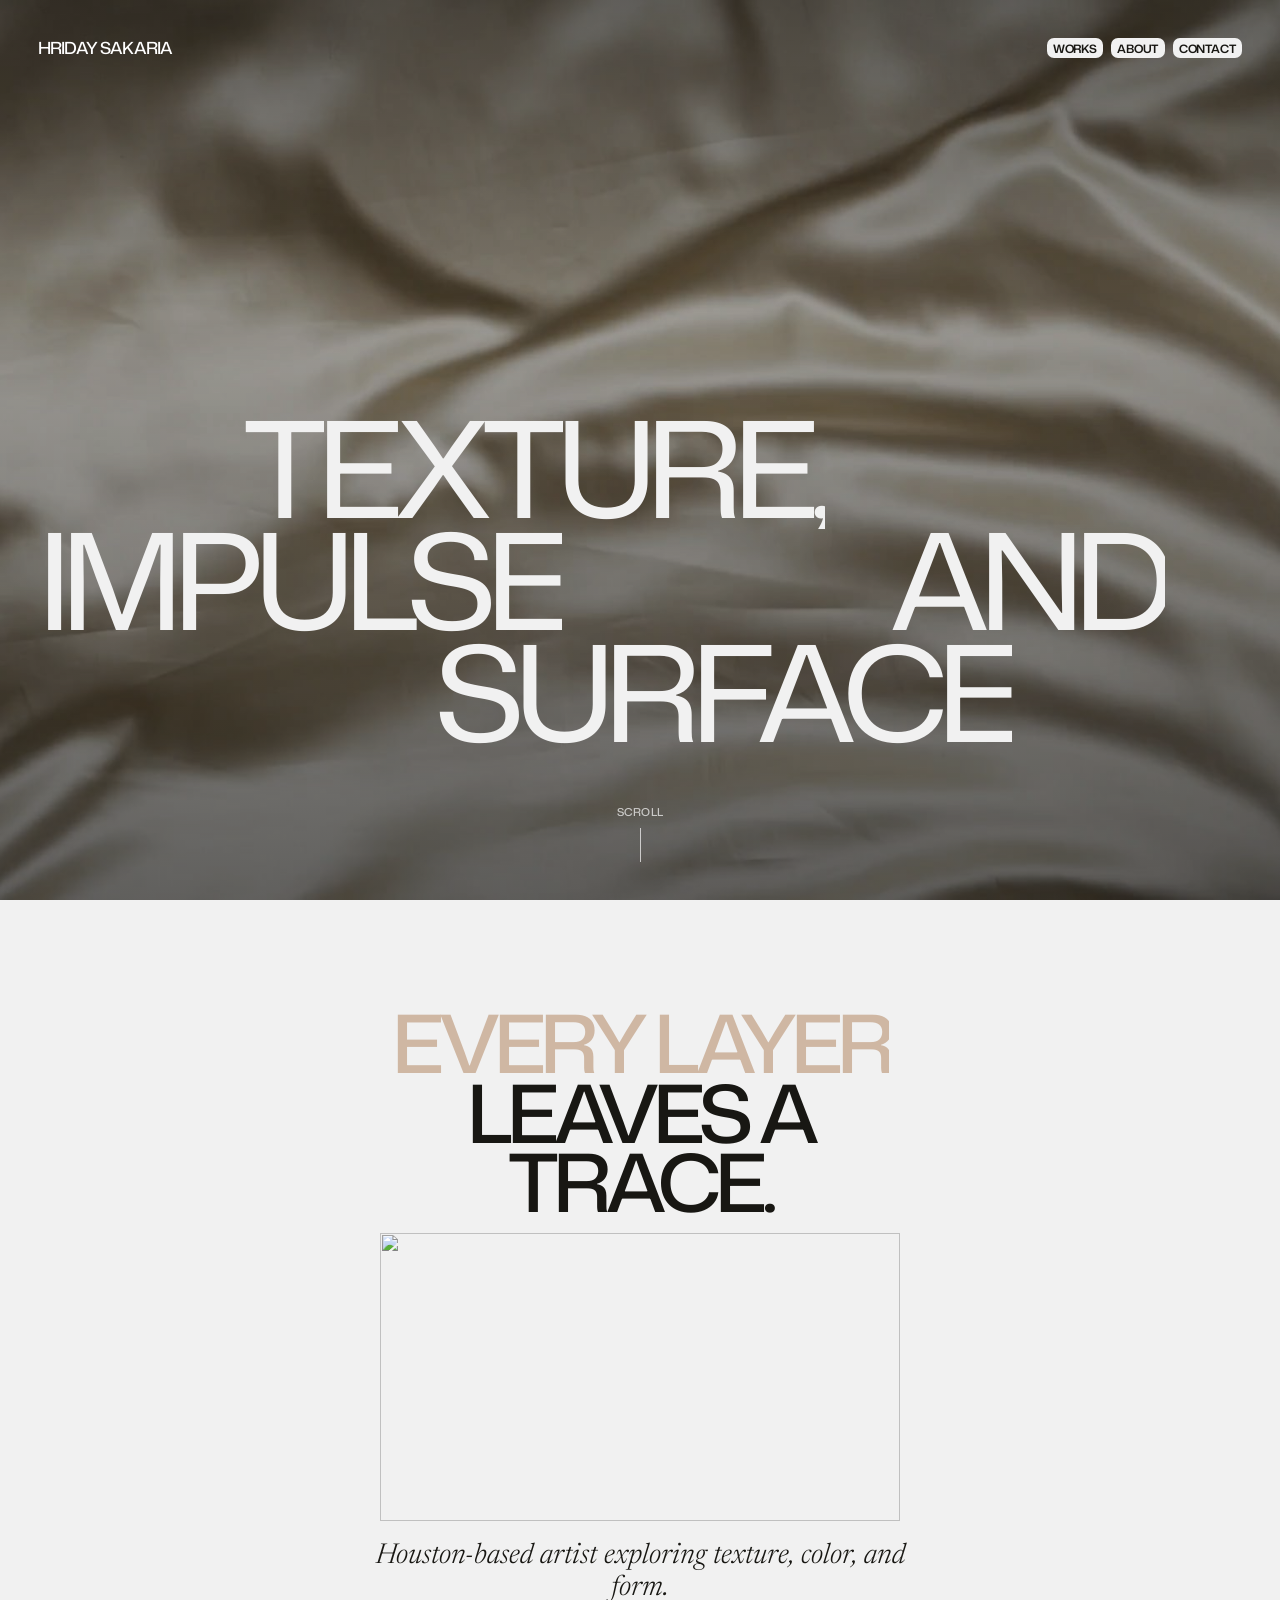
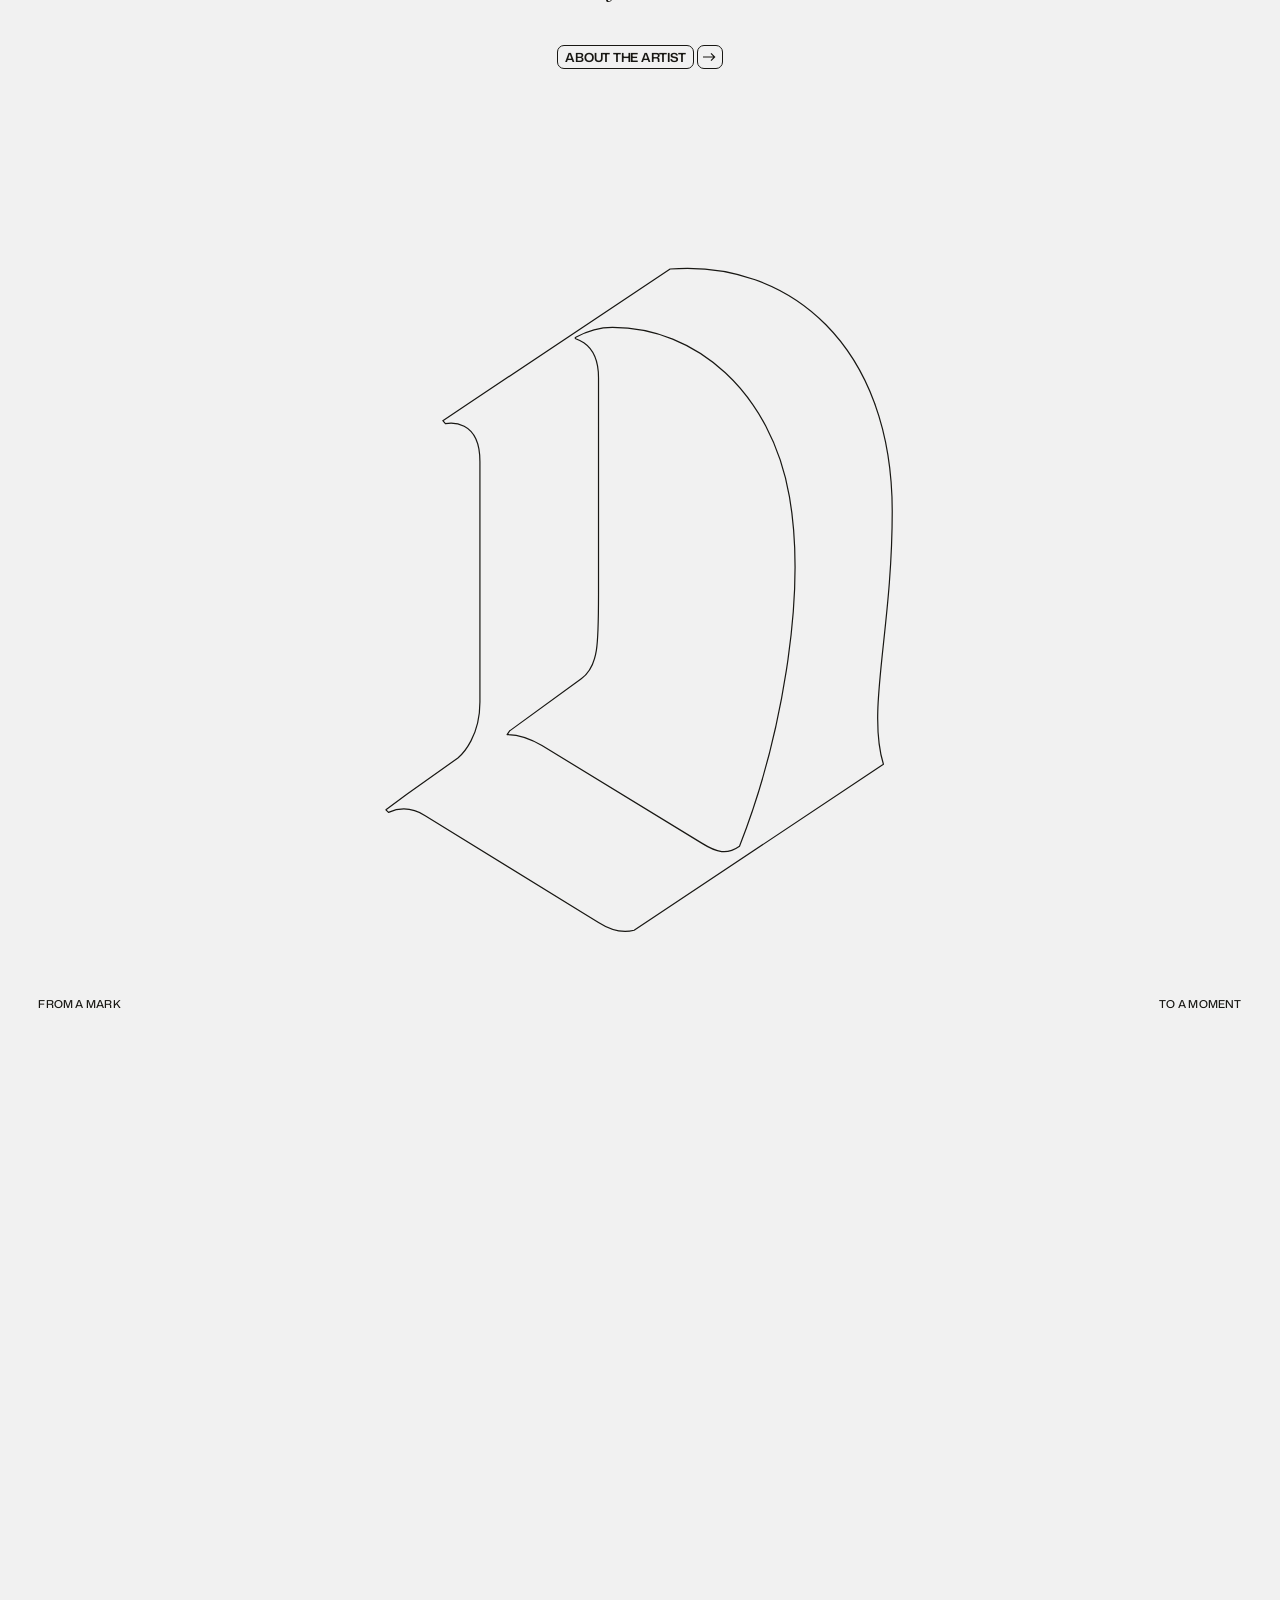
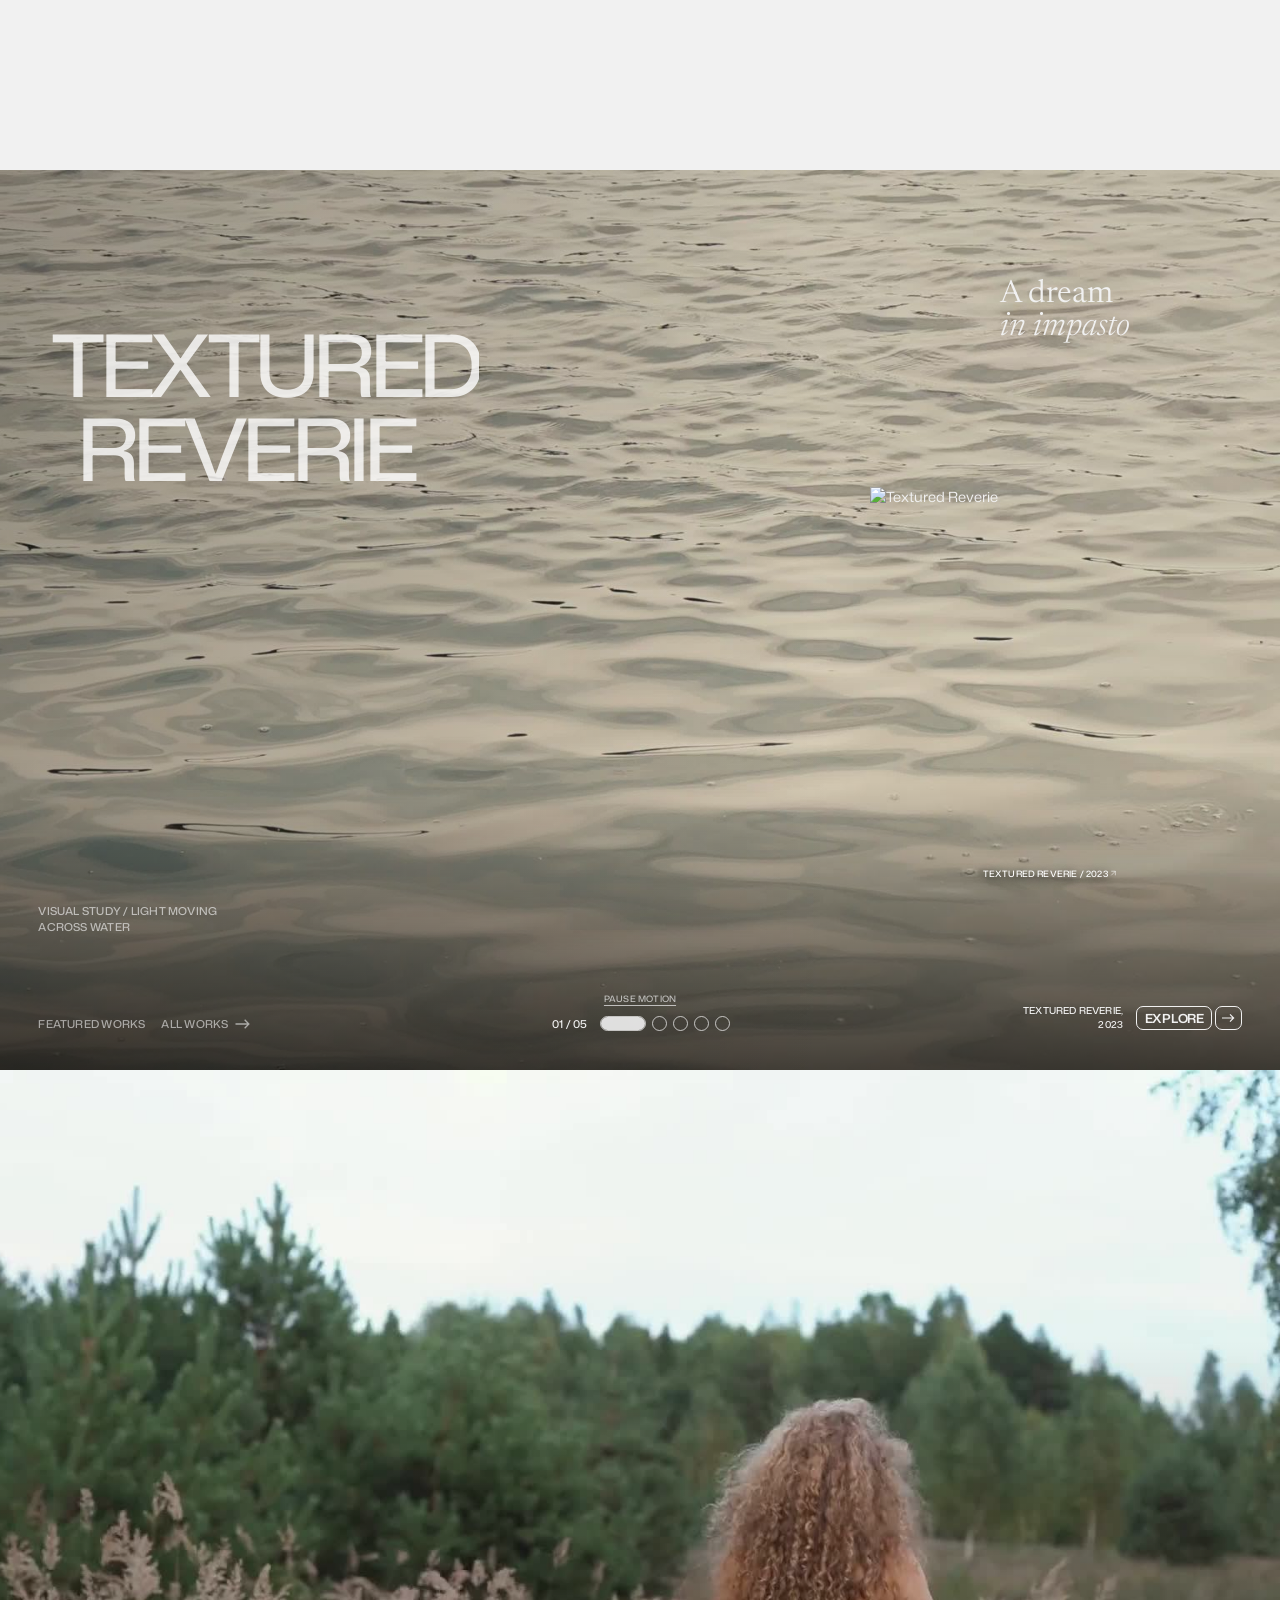
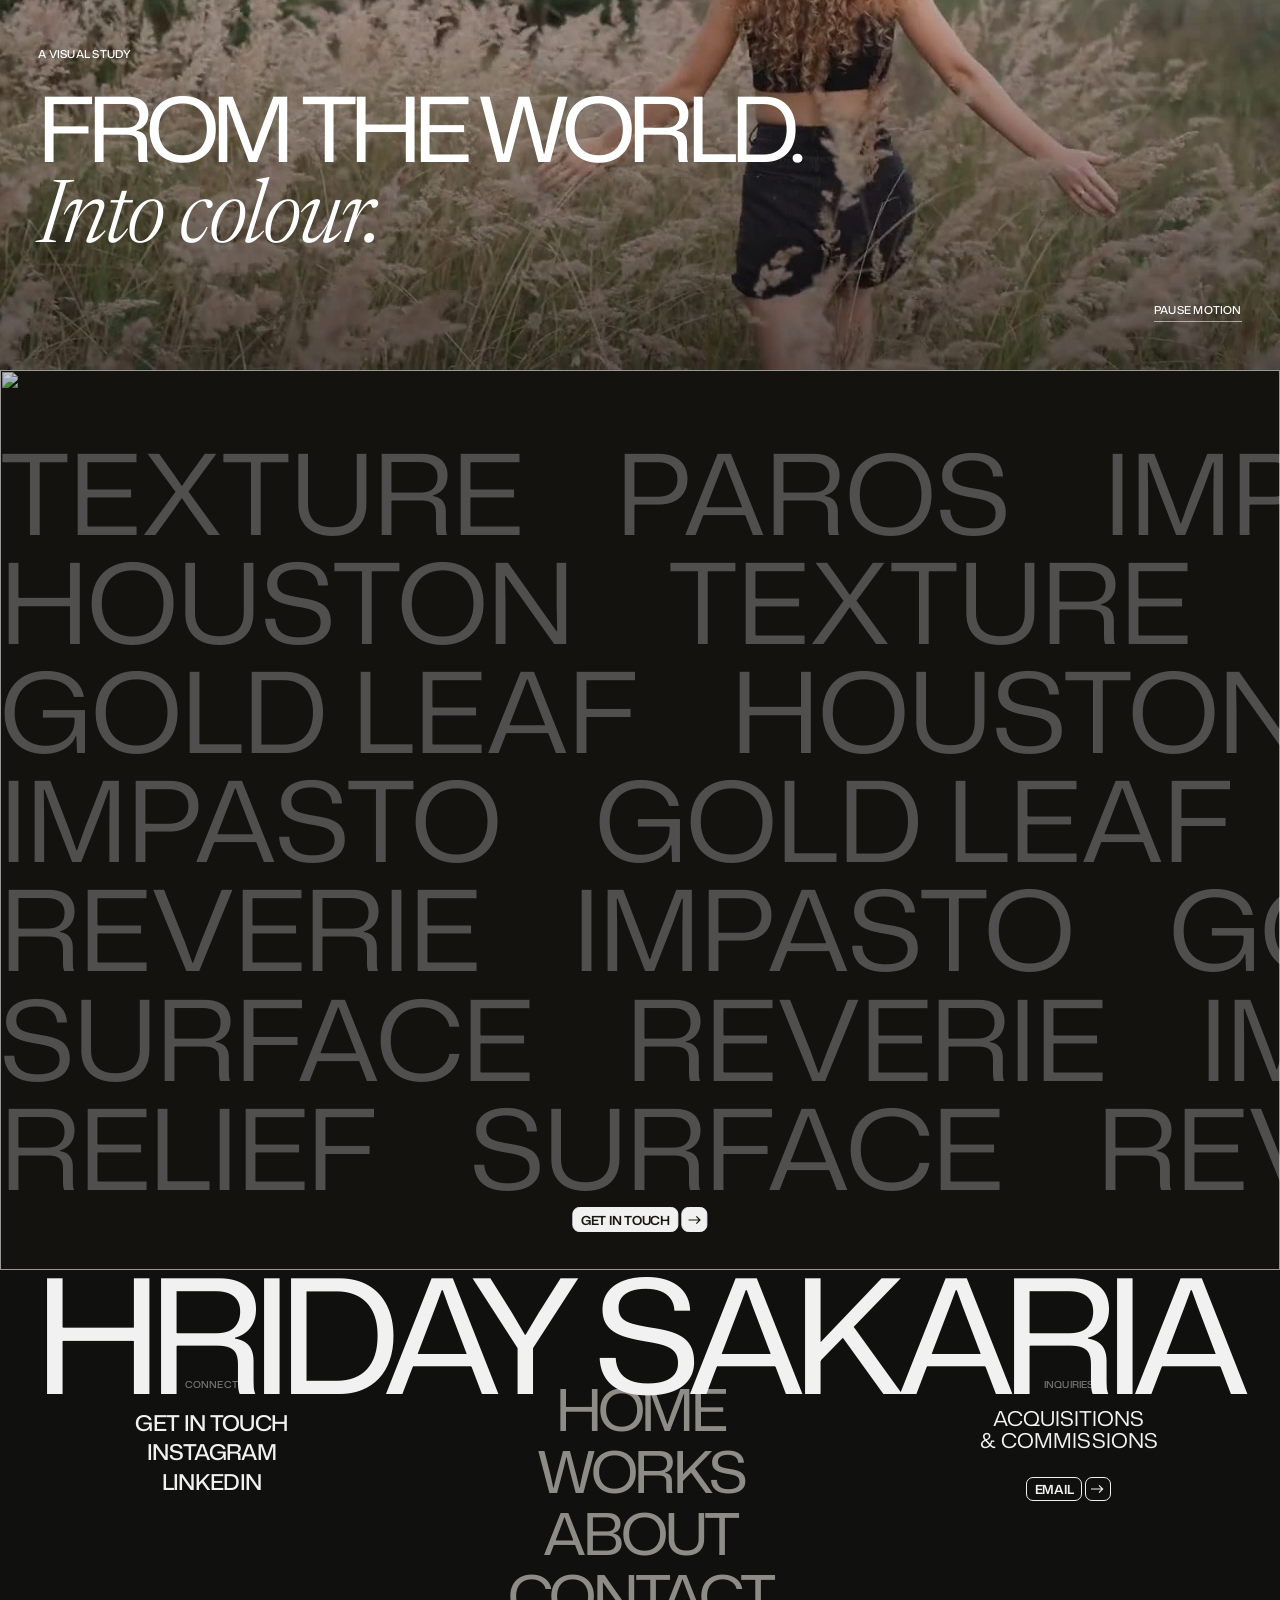
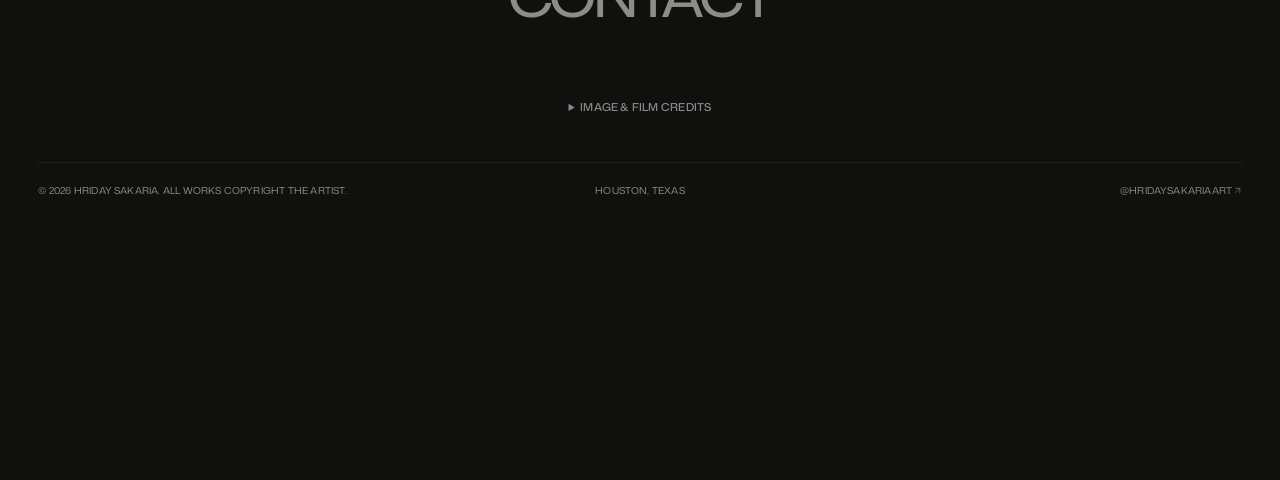
